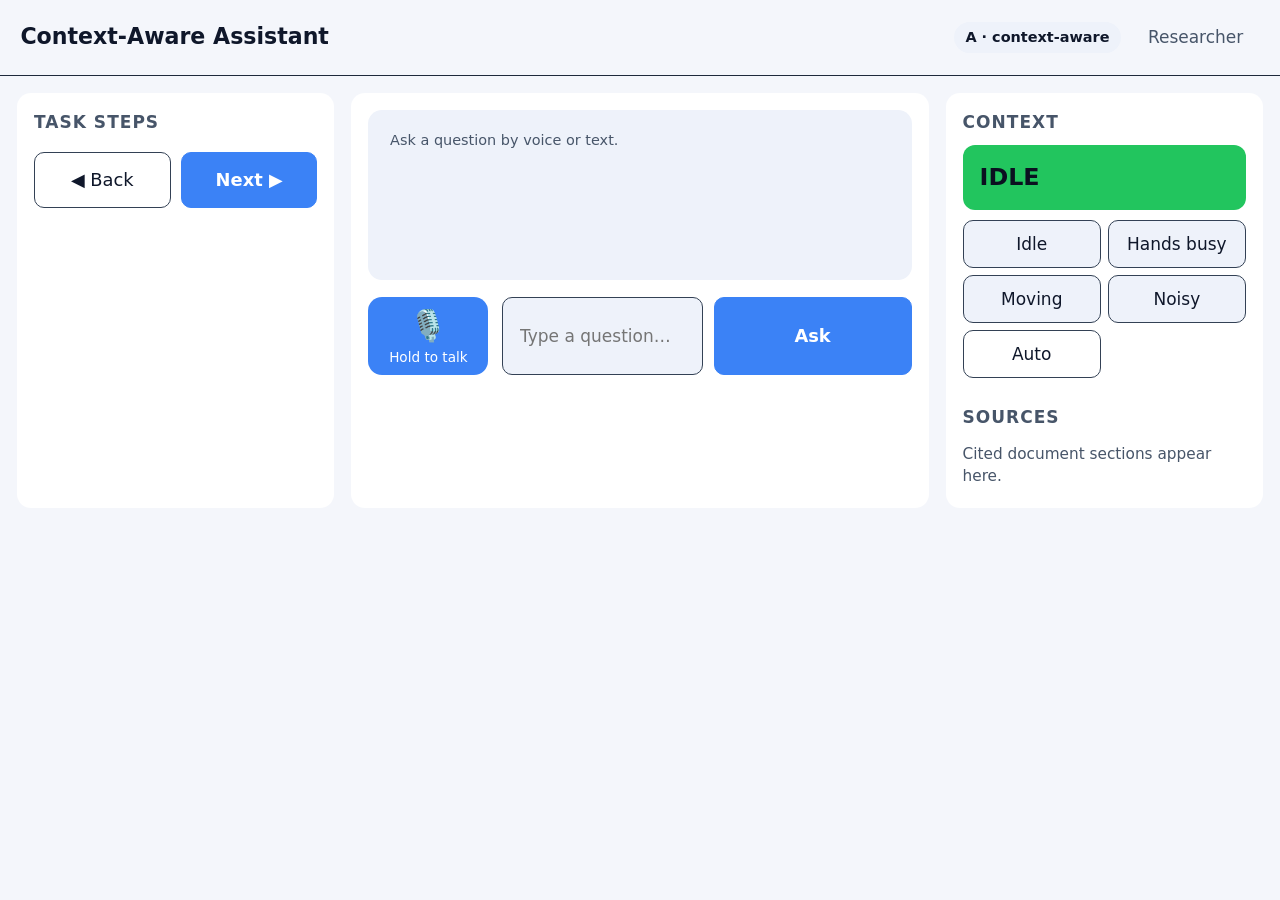
==== src/mcaa/web/static/index.html @ fa226318 "Implement v0.1 of the multimodal context-aware assistant Implements all 16 features from docs/FEATUR" ====
<!doctype html>
<html lang="en">
<head>
  <meta charset="utf-8">
  <meta name="viewport" content="width=device-width, initial-scale=1">
  <title>Context-Aware Assistant</title>
  <meta name="theme-color" content="#0f172a">
  <link rel="manifest" href="manifest.webmanifest">
  <link rel="icon" href="icon.svg" type="image/svg+xml">
  <link rel="stylesheet" href="style.css">
</head>
<body>
  <div id="sim-warning" class="banner warn" role="alert" hidden></div>
  <header class="top">
    <div>
      <h1 id="scenario-name">Context-Aware Assistant</h1>
      <p id="task-title" class="muted"></p>
    </div>
    <div class="top-right">
      <span id="condition-badge" class="badge" title="Study condition">A · context-aware</span>
      <button id="researcher-toggle" class="ghost" aria-expanded="false" aria-controls="researcher">Researcher</button>
    </div>
  </header>

  <main class="grid">
    <!-- task steps -->
    <section class="panel steps" aria-labelledby="steps-h">
      <h2 id="steps-h">Task steps</h2>
      <ol id="steps"></ol>
      <div class="row">
        <button id="prev-step" class="big secondary" aria-label="Previous step">◀ Back</button>
        <button id="next-step" class="big primary" aria-label="Next step">Next ▶</button>
      </div>
    </section>

    <!-- conversation -->
    <section class="panel convo" aria-labelledby="answer-h">
      <h2 id="answer-h" class="sr-only">Answer</h2>
      <div id="answer-card" class="answer-card" aria-live="polite" tabindex="0">
        <div id="answer-meta" class="answer-meta">Ask a question by voice or text.</div>
        <div id="answer-text" class="answer-text"></div>
        <div id="voice-line" class="voice-line" hidden><span aria-hidden="true">🔊</span> <span id="voice-text"></span>
          <button id="stop-voice" class="small danger" aria-label="Stop speaking">Stop</button></div>
        <button id="show-details" class="small secondary" hidden>Show full answer</button>
      </div>
      <div class="ask">
        <button id="ptt" class="ptt" aria-label="Hold to talk">🎙️<span>Hold to talk</span></button>
        <form id="ask-form" class="ask-form">
          <label for="q" class="sr-only">Question</label>
          <input id="q" autocomplete="off" placeholder="Type a question…" required>
          <button class="big primary" type="submit">Ask</button>
        </form>
      </div>
      <div id="history" class="history" aria-label="Conversation history"></div>
    </section>

    <!-- context + sources -->
    <aside class="panel side">
      <section id="context-panel" aria-labelledby="ctx-h">
        <h2 id="ctx-h">Context</h2>
        <div id="ctx-chip" class="ctx-chip IDLE"><span id="ctx-state">IDLE</span><small id="ctx-conf"></small></div>
        <p id="ctx-reason" class="muted"></p>
        <div class="override" role="group" aria-label="Override context">
          <button data-ov="IDLE">Idle</button><button data-ov="HANDS_BUSY">Hands busy</button>
          <button data-ov="MOVING">Moving</button><button data-ov="NOISY">Noisy</button>
          <button data-ov="" class="secondary">Auto</button>
        </div>
        <div id="activity" class="bars" aria-label="Activity probabilities"></div>
      </section>
      <section aria-labelledby="src-h">
        <h2 id="src-h">Sources</h2>
        <div id="sources" class="sources"><p class="muted">Cited document sections appear here.</p></div>
      </section>
    </aside>
  </main>

  <!-- researcher drawer -->
  <section id="researcher" class="drawer" hidden aria-label="Researcher controls">
    <h2>Study mode</h2>
    <div class="form-row">
      <label>Scenario <select id="scenario-select"></select></label>
      <label>Participant <input id="pid" placeholder="P01" size="5"></label>
      <label>Condition <select id="cond"><option value="A">A context-aware</option><option value="B">B plain chatbot</option></select></label>
      <label>Task set <select id="tset"><option>A</option><option>B</option></select></label>
      <button id="start-task" class="primary">Start task</button>
      <button id="complete-task">Complete task</button>
      <button id="log-error" class="danger">Log error</button>
    </div>
    <p id="schedule" class="muted"></p>
    <h3>Simulated sensor (demo without phone)</h3>
    <div class="form-row" id="sim-buttons"></div>
    <h3>Optional camera context</h3>
    <div class="form-row">
      <label><input type="checkbox" id="cam-consent"> I consent to local camera processing (frames are never stored)</label>
      <video id="cam" autoplay muted playsinline width="160" height="120" hidden></video>
    </div>
    <h3>Data</h3>
    <div class="form-row">
      <button id="export">Export logs (CSV)</button>
      <a href="sensor.html" target="_blank">Open phone sensor page</a>
      <a href="docs" target="_blank">API docs</a>
      <span id="docs-status" class="muted"></span>
    </div>
  </section>

  <script src="app.js"></script>
</body>
</html>
---- src/mcaa/web/static/style.css ----
:root {
  --bg: #0f172a; --panel: #111c33; --panel2: #16233f; --text: #e8eefc; --muted: #9fb0d0;
  --primary: #3b82f6; --danger: #ef4444; --ok: #22c55e; --warn: #f59e0b;
  --idle: #22c55e; --busy: #f59e0b; --moving: #a855f7; --noisy: #ef4444; --plain: #64748b;
  --radius: 14px;
}
@media (prefers-color-scheme: light) {
  :root:not([data-theme="dark"]) { --bg: #f4f6fb; --panel: #ffffff; --panel2: #eef2fa; --text: #0f172a; --muted: #475569; }
}
* { box-sizing: border-box; }
[hidden] { display: none !important; }
html, body { margin: 0; background: var(--bg); color: var(--text); font: 17px/1.45 system-ui, -apple-system, "Segoe UI", Roboto, sans-serif; }
h1 { font-size: 1.3rem; margin: 0; } h2 { font-size: 1rem; margin: 0 0 .6rem; text-transform: uppercase; letter-spacing: .06em; color: var(--muted); }
h3 { font-size: .95rem; margin: 1rem 0 .4rem; }
.muted { color: var(--muted); margin: .2rem 0; font-size: .9rem; }
.sr-only { position: absolute; width: 1px; height: 1px; overflow: hidden; clip: rect(0 0 0 0); }
button, select, input { font: inherit; }
button { min-height: 48px; min-width: 48px; border-radius: 10px; border: 1px solid #334155; background: var(--panel2); color: var(--text); padding: .4rem .9rem; cursor: pointer; }
button:focus-visible, input:focus-visible, select:focus-visible, .answer-card:focus-visible { outline: 3px solid #93c5fd; outline-offset: 2px; }
button.primary { background: var(--primary); border-color: var(--primary); color: #fff; font-weight: 600; }
button.danger { background: var(--danger); border-color: var(--danger); color: #fff; }
button.secondary { background: transparent; }
button.ghost { background: transparent; border-color: transparent; color: var(--muted); }
button.small { min-height: 44px; padding: .2rem .7rem; font-size: .9rem; }
button.big { min-height: 56px; flex: 1; font-size: 1.05rem; }
.banner { padding: .6rem 1rem; font-weight: 700; text-align: center; }
.banner.warn { background: var(--warn); color: #111; }
.top { display: flex; justify-content: space-between; align-items: center; padding: .8rem 1.2rem; border-bottom: 1px solid #1e293b; gap: 1rem; }
.top-right { display: flex; align-items: center; gap: .6rem; }
.badge { padding: .3rem .7rem; border-radius: 999px; background: var(--panel2); font-size: .85rem; font-weight: 600; }
.badge.B { background: var(--plain); color: #fff; }
.grid { display: grid; grid-template-columns: minmax(240px, 1.1fr) minmax(320px, 2fr) minmax(250px, 1.1fr); gap: 1rem; padding: 1rem; }
@media (max-width: 900px) { .grid { grid-template-columns: 1fr; } .side { order: -1; } }
.panel { background: var(--panel); border-radius: var(--radius); padding: 1rem; min-width: 0; }
.row, .form-row { display: flex; gap: .6rem; flex-wrap: wrap; align-items: center; }
ol#steps { padding-left: 0; list-style: none; margin: 0 0 1rem; counter-reset: s; }
ol#steps li { counter-increment: s; padding: .5rem .7rem; font-size: .95rem; border-radius: 10px; margin-bottom: .4rem; background: var(--panel2); display: flex; gap: .6rem; align-items: flex-start; cursor: pointer; min-height: 48px; }
ol#steps li::before { content: counter(s); font-weight: 700; min-width: 1.6rem; height: 1.6rem; border-radius: 50%; background: #334155; display: inline-flex; align-items: center; justify-content: center; font-size: .85rem; }
ol#steps li.done { opacity: .55; } ol#steps li.done::before { content: "✓"; background: var(--ok); color: #fff; }
ol#steps li.current { outline: 2px solid var(--primary); background: color-mix(in srgb, var(--primary) 18%, var(--panel2)); }
ol#steps li .hand { margin-left: auto; font-size: .8rem; color: var(--muted); white-space: nowrap; }
.answer-card { background: var(--panel2); border-radius: var(--radius); padding: 1rem 1.1rem; min-height: 170px; border: 3px solid transparent; }
.answer-card.cue { animation: cue 1s ease-in-out 3; border-color: var(--noisy); }
@keyframes cue { 50% { border-color: transparent; } }
.answer-card.refused { border-color: var(--warn); }
.answer-meta { font-size: .85rem; color: var(--muted); margin-bottom: .4rem; display: flex; gap: .4rem; flex-wrap: wrap; }
.answer-meta .tag { background: #1e293b; color: #cbd5e1; border-radius: 6px; padding: .05rem .45rem; }
.answer-text { font-size: 1.25rem; line-height: 1.5; }
.answer-text sup { color: #93c5fd; font-weight: 700; cursor: pointer; }
.voice-line { margin-top: .8rem; padding: .5rem .7rem; background: #0b1426; border-radius: 10px; display: flex; gap: .5rem; align-items: center; color: #cbd5e1; }
.voice-line #voice-text { flex: 1; font-style: italic; }
.ask { display: flex; gap: .8rem; margin-top: 1rem; align-items: stretch; }
.ptt { min-width: 120px; font-size: 1.8rem; display: flex; flex-direction: column; align-items: center; justify-content: center; background: var(--primary); color: #fff; border: none; border-radius: var(--radius); }
.ptt span { font-size: .8rem; } .ptt.rec { background: var(--danger); animation: pulse 1s infinite; }
@keyframes pulse { 50% { transform: scale(.96); } }
.ask-form { flex: 1; display: flex; gap: .6rem; }
.ask-form input { flex: 1; min-height: 56px; border-radius: 10px; border: 1px solid #334155; background: var(--panel2); color: var(--text); padding: 0 1rem; min-width: 0; }
.history { margin-top: 1rem; max-height: 230px; overflow: auto; font-size: .9rem; }
.history .q { color: var(--muted); margin-top: .5rem; } .history .a { margin: .1rem 0 .3rem .8rem; }
.ctx-chip { display: flex; align-items: baseline; justify-content: space-between; padding: .9rem 1rem; border-radius: 12px; font-size: 1.4rem; font-weight: 800; color: #0b1020; }
.ctx-chip.IDLE { background: var(--idle); } .ctx-chip.HANDS_BUSY { background: var(--busy); } .ctx-chip.MOVING { background: var(--moving); color: #fff; } .ctx-chip.NOISY { background: var(--noisy); color: #fff; }
.ctx-chip small { font-size: .85rem; font-weight: 600; }
.override { display: grid; grid-template-columns: repeat(2, 1fr); gap: .4rem; margin: .6rem 0; }
.override button[aria-pressed="true"] { outline: 2px solid var(--primary); }
.bars { display: grid; gap: .25rem; margin: .4rem 0 1rem; font-size: .78rem; }
.bar { display: grid; grid-template-columns: 9.5rem 1fr 2.6rem; align-items: center; gap: .4rem; }
.bar .track { display: block; height: 10px; background: #1e293b; border-radius: 5px; overflow: hidden; }
.bar .fill { display: block; height: 100%; background: var(--primary); transition: width .4s; }
.sources { display: grid; gap: .5rem; max-height: 330px; overflow: auto; }
.src { background: var(--panel2); border-radius: 10px; padding: .6rem .7rem; font-size: .85rem; }
.src b { display: block; } .src .ver { color: var(--muted); font-size: .78rem; }
.src p { margin: .3rem 0 0; color: #cbd5e1; max-height: 6.5em; overflow: hidden; }
.drawer { background: var(--panel); margin: 0 1rem 1rem; padding: 1rem; border-radius: var(--radius); }
.drawer label { display: inline-flex; gap: .4rem; align-items: center; }
.drawer select, .drawer input:not([type=checkbox]) { min-height: 44px; border-radius: 8px; border: 1px solid #334155; background: var(--panel2); color: var(--text); padding: 0 .5rem; }
.drawer a { color: #93c5fd; }
body.plain #context-panel { display: none; }
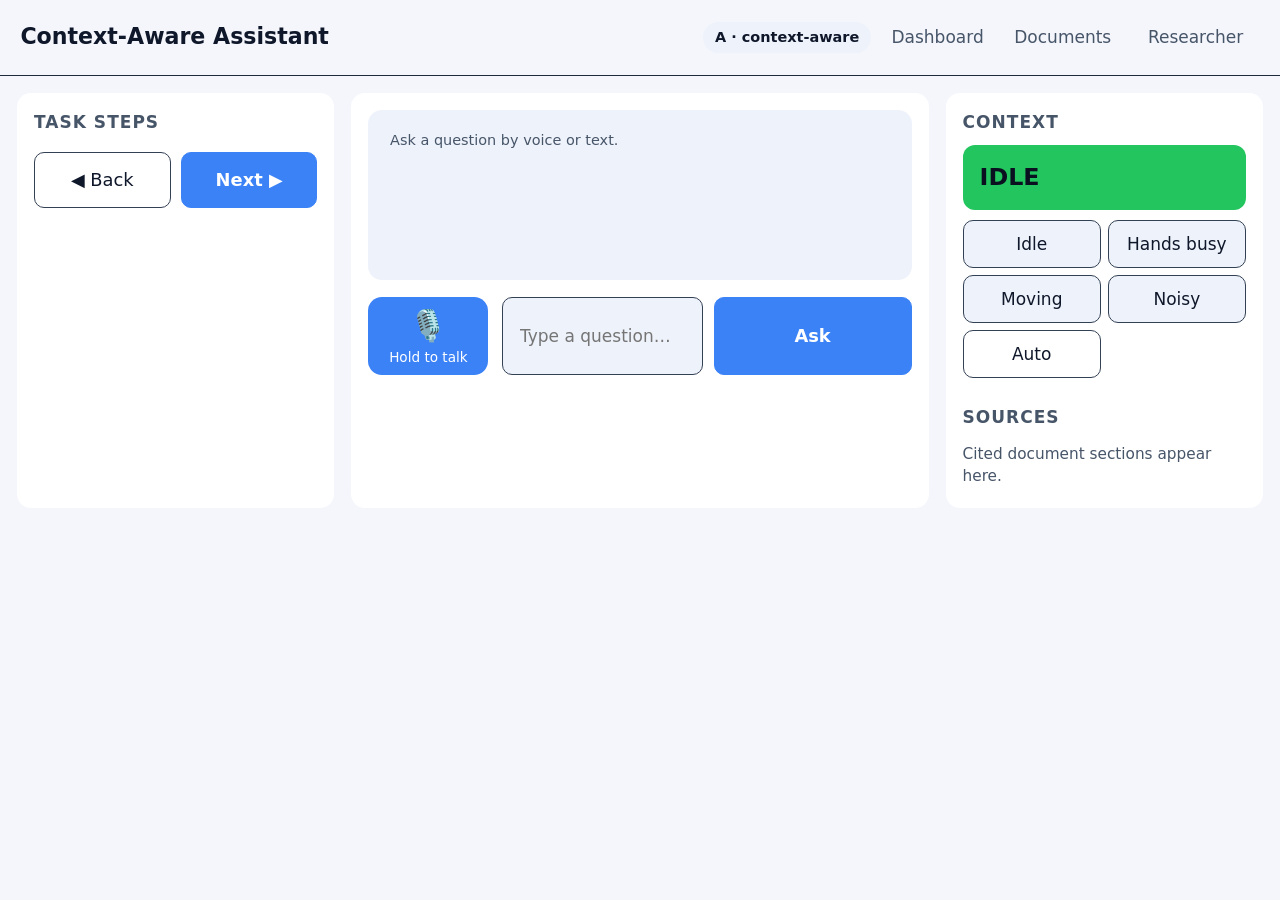
==== commit 72d641b7: "Add v0.2: follow-ups, step briefings, document governance, analytics, ops - Follow-up questions: sho" ====
--- a/src/mcaa/web/static/index.html
+++ b/src/mcaa/web/static/index.html
@@ -18,6 +18,8 @@
     </div>
     <div class="top-right">
       <span id="condition-badge" class="badge" title="Study condition">A · context-aware</span>
+      <a class="navlink" href="dashboard.html">Dashboard</a>
+      <a class="navlink" href="admin.html">Documents</a>
       <button id="researcher-toggle" class="ghost" aria-expanded="false" aria-controls="researcher">Researcher</button>
     </div>
   </header>
@@ -36,12 +38,21 @@
     <!-- conversation -->
     <section class="panel convo" aria-labelledby="answer-h">
       <h2 id="answer-h" class="sr-only">Answer</h2>
+      <div id="briefing" class="briefing" role="status" hidden><span aria-hidden="true">🛡️</span> <b>Step briefing:</b> <span id="briefing-text"></span></div>
       <div id="answer-card" class="answer-card" aria-live="polite" tabindex="0">
         <div id="answer-meta" class="answer-meta">Ask a question by voice or text.</div>
+        <div id="interpreted" class="interpreted" hidden></div>
         <div id="answer-text" class="answer-text"></div>
         <div id="voice-line" class="voice-line" hidden><span aria-hidden="true">🔊</span> <span id="voice-text"></span>
           <button id="stop-voice" class="small danger" aria-label="Stop speaking">Stop</button></div>
-        <button id="show-details" class="small secondary" hidden>Show full answer</button>
+        <div class="answer-actions">
+          <button id="show-details" class="small secondary" hidden>Show full answer</button>
+          <span id="fb" class="fb" hidden>
+            <span class="muted">Helpful?</span>
+            <button class="small secondary" data-fb="1" aria-label="Helpful">👍</button>
+            <button class="small secondary" data-fb="0" aria-label="Not helpful">👎</button>
+          </span>
+        </div>
       </div>
       <div class="ask">
         <button id="ptt" class="ptt" aria-label="Hold to talk">🎙️<span>Hold to talk</span></button>
--- a/src/mcaa/web/static/style.css
+++ b/src/mcaa/web/static/style.css
@@ -75,3 +75,13 @@
 .drawer select, .drawer input:not([type=checkbox]) { min-height: 44px; border-radius: 8px; border: 1px solid #334155; background: var(--panel2); color: var(--text); padding: 0 .5rem; }
 .drawer a { color: #93c5fd; }
 body.plain #context-panel { display: none; }
+
+/* v0.2 */
+.navlink { color: var(--muted); text-decoration: none; padding: .55rem .6rem; border-radius: 8px; min-height: 44px; display: inline-flex; align-items: center; }
+.navlink:hover, .navlink:focus-visible { color: var(--text); background: var(--panel2); }
+.briefing { background: color-mix(in srgb, var(--ok) 16%, var(--panel2)); border-left: 4px solid var(--ok); border-radius: 10px; padding: .6rem .8rem; margin-bottom: .8rem; font-size: .95rem; }
+.briefing sup { color: #93c5fd; }
+.interpreted { font-size: .85rem; color: var(--muted); font-style: italic; margin-bottom: .3rem; }
+.answer-actions { display: flex; justify-content: space-between; align-items: center; gap: .6rem; margin-top: .6rem; flex-wrap: wrap; }
+.fb { display: inline-flex; align-items: center; gap: .3rem; margin-left: auto; }
+.fb button[aria-pressed="true"] { outline: 2px solid var(--primary); }
